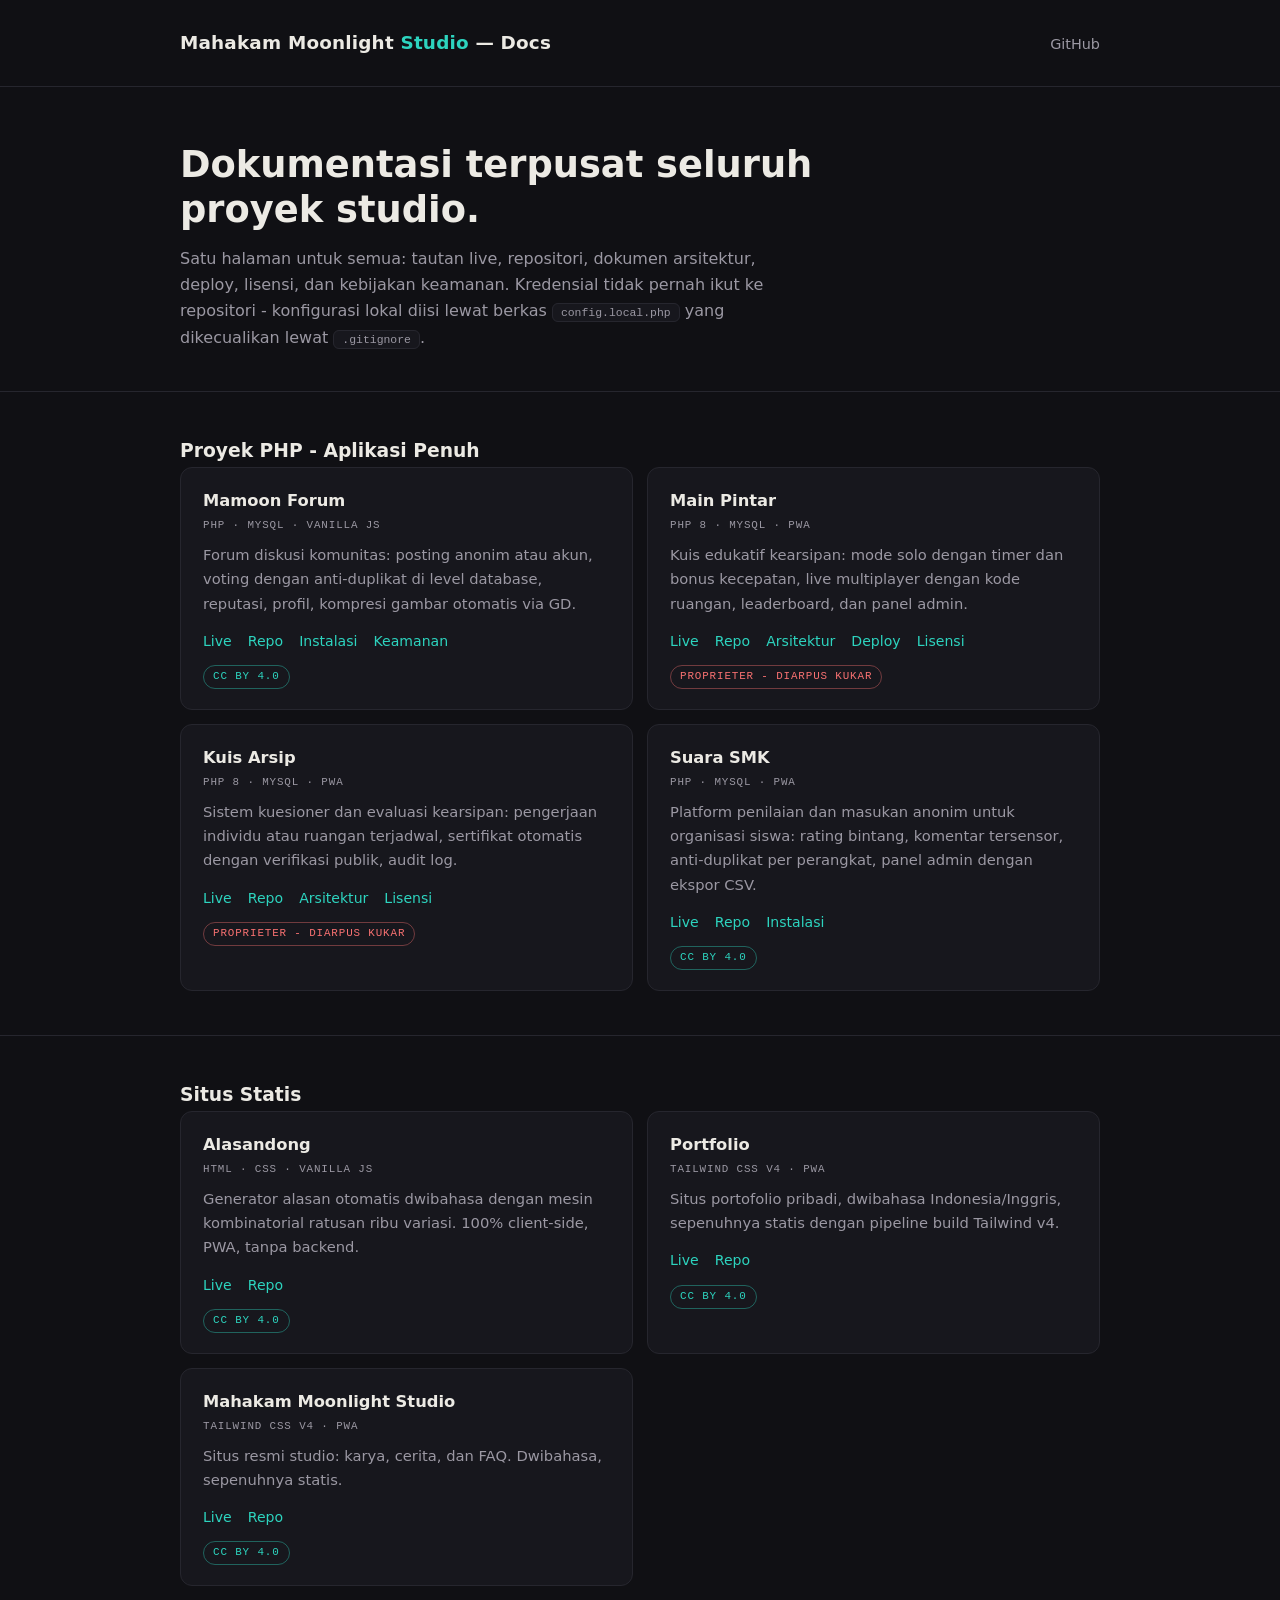
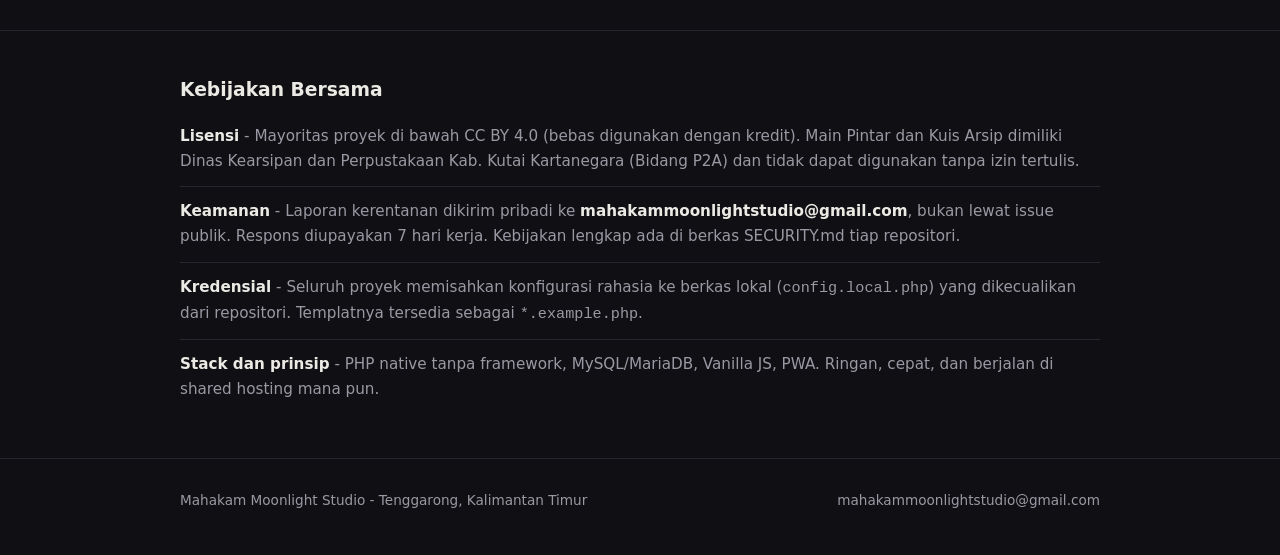
==== index.html @ 8545e0e9 "Situs dokumentasi terpusat: indeks proyek, tautan dokumen, kebijakan bersama" ====
<!DOCTYPE html>
<html lang="id">
<head>
<meta charset="UTF-8">
<meta name="viewport" content="width=device-width, initial-scale=1.0">
<title>Dokumentasi - Mahakam Moonlight Studio</title>
<meta name="description" content="Dokumentasi terpusat seluruh proyek Mahakam Moonlight Studio: panduan instalasi, arsitektur, lisensi, dan keamanan.">
<style>
  :root {
    --bg: #101014; --surface: #17171d; --line: #26262e;
    --fg: #eceae4; --dim: #9b98a3; --accent: #2dd4bf;
  }
  * { margin: 0; padding: 0; box-sizing: border-box; }
  body {
    font-family: ui-sans-serif, system-ui, -apple-system, "Segoe UI", sans-serif;
    background: var(--bg); color: var(--fg); line-height: 1.65;
  }
  .wrap { max-width: 960px; margin: 0 auto; padding: 0 20px; }
  header { border-bottom: 1px solid var(--line); padding: 28px 0; }
  header .wrap { display: flex; align-items: baseline; justify-content: space-between; flex-wrap: wrap; gap: 8px; }
  header h1 { font-size: 1.15rem; letter-spacing: .01em; }
  header h1 span { color: var(--accent); }
  header a { color: var(--dim); text-decoration: none; font-size: .9rem; }
  header a:hover { color: var(--fg); }
  .hero { padding: 56px 0 40px; border-bottom: 1px solid var(--line); }
  .hero h2 { font-size: clamp(1.6rem, 4vw, 2.3rem); line-height: 1.2; max-width: 640px; }
  .hero p { margin-top: 14px; color: var(--dim); max-width: 620px; }
  .hero code { background: var(--surface); border: 1px solid var(--line); padding: 2px 8px; border-radius: 6px; font-size: .88em; }
  section { padding: 44px 0; border-bottom: 1px solid var(--line); }
  section > h3 { font-size: .8rem; text-transform: uppercase; letter-spacing: .18em; color: var(--accent); margin-bottom: 20px; }
  .grid { display: grid; gap: 14px; }
  @media (min-width: 720px) { .grid { grid-template-columns: 1fr 1fr; } }
  article {
    background: var(--surface); border: 1px solid var(--line);
    border-radius: 12px; padding: 20px 22px;
  }
  article h4 { font-size: 1.02rem; }
  article .stack { margin-top: 2px; font-family: ui-monospace, "Cascadia Mono", monospace; font-size: .68rem; text-transform: uppercase; letter-spacing: .08em; color: var(--dim); }
  article p { margin-top: 8px; font-size: .92rem; color: var(--dim); }
  article .links { margin-top: 14px; display: flex; flex-wrap: wrap; gap: 6px 16px; font-size: .88rem; }
  article .links a { color: var(--accent); text-decoration: none; }
  article .links a:hover { text-decoration: underline; }
  article .badge { display: inline-block; margin-top: 12px; font-size: .68rem; font-family: ui-monospace, monospace; text-transform: uppercase; letter-spacing: .08em; padding: 2px 9px; border-radius: 99px; border: 1px solid var(--line); color: var(--dim); }
  article .badge.open { border-color: rgba(45, 212, 191, .4); color: var(--accent); }
  article .badge.closed { border-color: rgba(248, 113, 113, .4); color: #f87171; }
  ul.list { list-style: none; margin-top: 6px; }
  ul.list li { padding: 12px 0; border-bottom: 1px solid var(--line); font-size: .95rem; color: var(--dim); }
  ul.list li:last-child { border-bottom: 0; }
  ul.list strong { color: var(--fg); font-weight: 600; }
  footer { padding: 30px 0 46px; color: var(--dim); font-size: .85rem; }
  footer .wrap { display: flex; justify-content: space-between; flex-wrap: wrap; gap: 10px; }
  footer a { color: var(--dim); text-decoration: none; }
  footer a:hover { color: var(--fg); }
</style>
</head>
<body>

<header>
  <div class="wrap">
    <h1>Mahakam Moonlight <span>Studio</span> — Docs</h1>
    <a href="https://github.com/mahakammoonlightstudio-beep">GitHub</a>
  </div>
</header>

<div class="hero">
  <div class="wrap">
    <h2>Dokumentasi terpusat seluruh proyek studio.</h2>
    <p>Satu halaman untuk semua: tautan live, repositori, dokumen arsitektur, deploy, lisensi, dan kebijakan keamanan. Kredensial tidak pernah ikut ke repositori - konfigurasi lokal diisi lewat berkas <code>config.local.php</code> yang dikecualikan lewat <code>.gitignore</code>.</p>
  </div>
</div>

<section>
  <div class="wrap">
    <h3>Proyek PHP - Aplikasi Penuh</h3>
    <div class="grid">
      <article>
        <h4>Mamoon Forum</h4>
        <p class="stack">PHP · MySQL · Vanilla JS</p>
        <p>Forum diskusi komunitas: posting anonim atau akun, voting dengan anti-duplikat di level database, reputasi, profil, kompresi gambar otomatis via GD.</p>
        <div class="links">
          <a href="https://mamoon-forum.rf.gd/">Live</a>
          <a href="https://github.com/mahakammoonlightstudio-beep/mamoon-forum">Repo</a>
          <a href="https://github.com/mahakammoonlightstudio-beep/mamoon-forum#instalasi">Instalasi</a>
          <a href="https://github.com/mahakammoonlightstudio-beep/mamoon-forum/blob/main/SECURITY.md">Keamanan</a>
        </div>
        <span class="badge open">CC BY 4.0</span>
      </article>
      <article>
        <h4>Main Pintar</h4>
        <p class="stack">PHP 8 · MySQL · PWA</p>
        <p>Kuis edukatif kearsipan: mode solo dengan timer dan bonus kecepatan, live multiplayer dengan kode ruangan, leaderboard, dan panel admin.</p>
        <div class="links">
          <a href="https://mainpintar.rf.gd/">Live</a>
          <a href="https://github.com/mahakammoonlightstudio-beep/main-pintar-new">Repo</a>
          <a href="https://github.com/mahakammoonlightstudio-beep/main-pintar-new/blob/main/ARCHITECTURE.md">Arsitektur</a>
          <a href="https://github.com/mahakammoonlightstudio-beep/main-pintar-new/blob/main/DEPLOY.md">Deploy</a>
          <a href="https://github.com/mahakammoonlightstudio-beep/main-pintar-new/blob/main/lisensi.md">Lisensi</a>
        </div>
        <span class="badge closed">Proprieter - Diarpus Kukar</span>
      </article>
      <article>
        <h4>Kuis Arsip</h4>
        <p class="stack">PHP 8 · MySQL · PWA</p>
        <p>Sistem kuesioner dan evaluasi kearsipan: pengerjaan individu atau ruangan terjadwal, sertifikat otomatis dengan verifikasi publik, audit log.</p>
        <div class="links">
          <a href="https://kuis-arsip.rf.gd/">Live</a>
          <a href="https://github.com/mahakammoonlightstudio-beep/kuis-arsip">Repo</a>
          <a href="https://github.com/mahakammoonlightstudio-beep/kuis-arsip/blob/main/ARCHITECTURE.md">Arsitektur</a>
          <a href="https://github.com/mahakammoonlightstudio-beep/kuis-arsip/blob/main/LISENSI.md">Lisensi</a>
        </div>
        <span class="badge closed">Proprieter - Diarpus Kukar</span>
      </article>
      <article>
        <h4>Suara SMK</h4>
        <p class="stack">PHP · MySQL · PWA</p>
        <p>Platform penilaian dan masukan anonim untuk organisasi siswa: rating bintang, komentar tersensor, anti-duplikat per perangkat, panel admin dengan ekspor CSV.</p>
        <div class="links">
          <a href="https://suara-smkn1tgr.infinityfreeapp.com/">Live</a>
          <a href="https://github.com/mahakammoonlightstudio-beep/suarasmk">Repo</a>
          <a href="https://github.com/mahakammoonlightstudio-beep/suarasmk#instalasi">Instalasi</a>
        </div>
        <span class="badge open">CC BY 4.0</span>
      </article>
    </div>
  </div>
</section>

<section>
  <div class="wrap">
    <h3>Situs Statis</h3>
    <div class="grid">
      <article>
        <h4>Alasandong</h4>
        <p class="stack">HTML · CSS · Vanilla JS</p>
        <p>Generator alasan otomatis dwibahasa dengan mesin kombinatorial ratusan ribu variasi. 100% client-side, PWA, tanpa backend.</p>
        <div class="links">
          <a href="https://alasandong.my.id/">Live</a>
          <a href="https://github.com/mahakammoonlightstudio-beep/alasandong.my.id">Repo</a>
        </div>
        <span class="badge open">CC BY 4.0</span>
      </article>
      <article>
        <h4>Portfolio</h4>
        <p class="stack">Tailwind CSS v4 · PWA</p>
        <p>Situs portofolio pribadi, dwibahasa Indonesia/Inggris, sepenuhnya statis dengan pipeline build Tailwind v4.</p>
        <div class="links">
          <a href="https://fauzan-raffa.page.gd/">Live</a>
          <a href="https://github.com/mahakammoonlightstudio-beep/cv-web-saya">Repo</a>
        </div>
        <span class="badge open">CC BY 4.0</span>
      </article>
      <article>
        <h4>Mahakam Moonlight Studio</h4>
        <p class="stack">Tailwind CSS v4 · PWA</p>
        <p>Situs resmi studio: karya, cerita, dan FAQ. Dwibahasa, sepenuhnya statis.</p>
        <div class="links">
          <a href="https://mahakam-moonlight-studio.page.gd/">Live</a>
          <a href="https://github.com/mahakammoonlightstudio-beep/mms">Repo</a>
        </div>
        <span class="badge open">CC BY 4.0</span>
      </article>
    </div>
  </div>
</section>

<section>
  <div class="wrap">
    <h3>Kebijakan Bersama</h3>
    <ul class="list">
      <li><strong>Lisensi</strong> - Mayoritas proyek di bawah CC BY 4.0 (bebas digunakan dengan kredit). Main Pintar dan Kuis Arsip dimiliki Dinas Kearsipan dan Perpustakaan Kab. Kutai Kartanegara (Bidang P2A) dan tidak dapat digunakan tanpa izin tertulis.</li>
      <li><strong>Keamanan</strong> - Laporan kerentanan dikirim pribadi ke <strong>mahakammoonlightstudio@gmail.com</strong>, bukan lewat issue publik. Respons diupayakan 7 hari kerja. Kebijakan lengkap ada di berkas SECURITY.md tiap repositori.</li>
      <li><strong>Kredensial</strong> - Seluruh proyek memisahkan konfigurasi rahasia ke berkas lokal (<code>config.local.php</code>) yang dikecualikan dari repositori. Templatnya tersedia sebagai <code>*.example.php</code>.</li>
      <li><strong>Stack dan prinsip</strong> - PHP native tanpa framework, MySQL/MariaDB, Vanilla JS, PWA. Ringan, cepat, dan berjalan di shared hosting mana pun.</li>
    </ul>
  </div>
</section>

<footer>
  <div class="wrap">
    <span>Mahakam Moonlight Studio - Tenggarong, Kalimantan Timur</span>
    <a href="mailto:mahakammoonlightstudio@gmail.com">mahakammoonlightstudio@gmail.com</a>
  </div>
</footer>

</body>
</html>
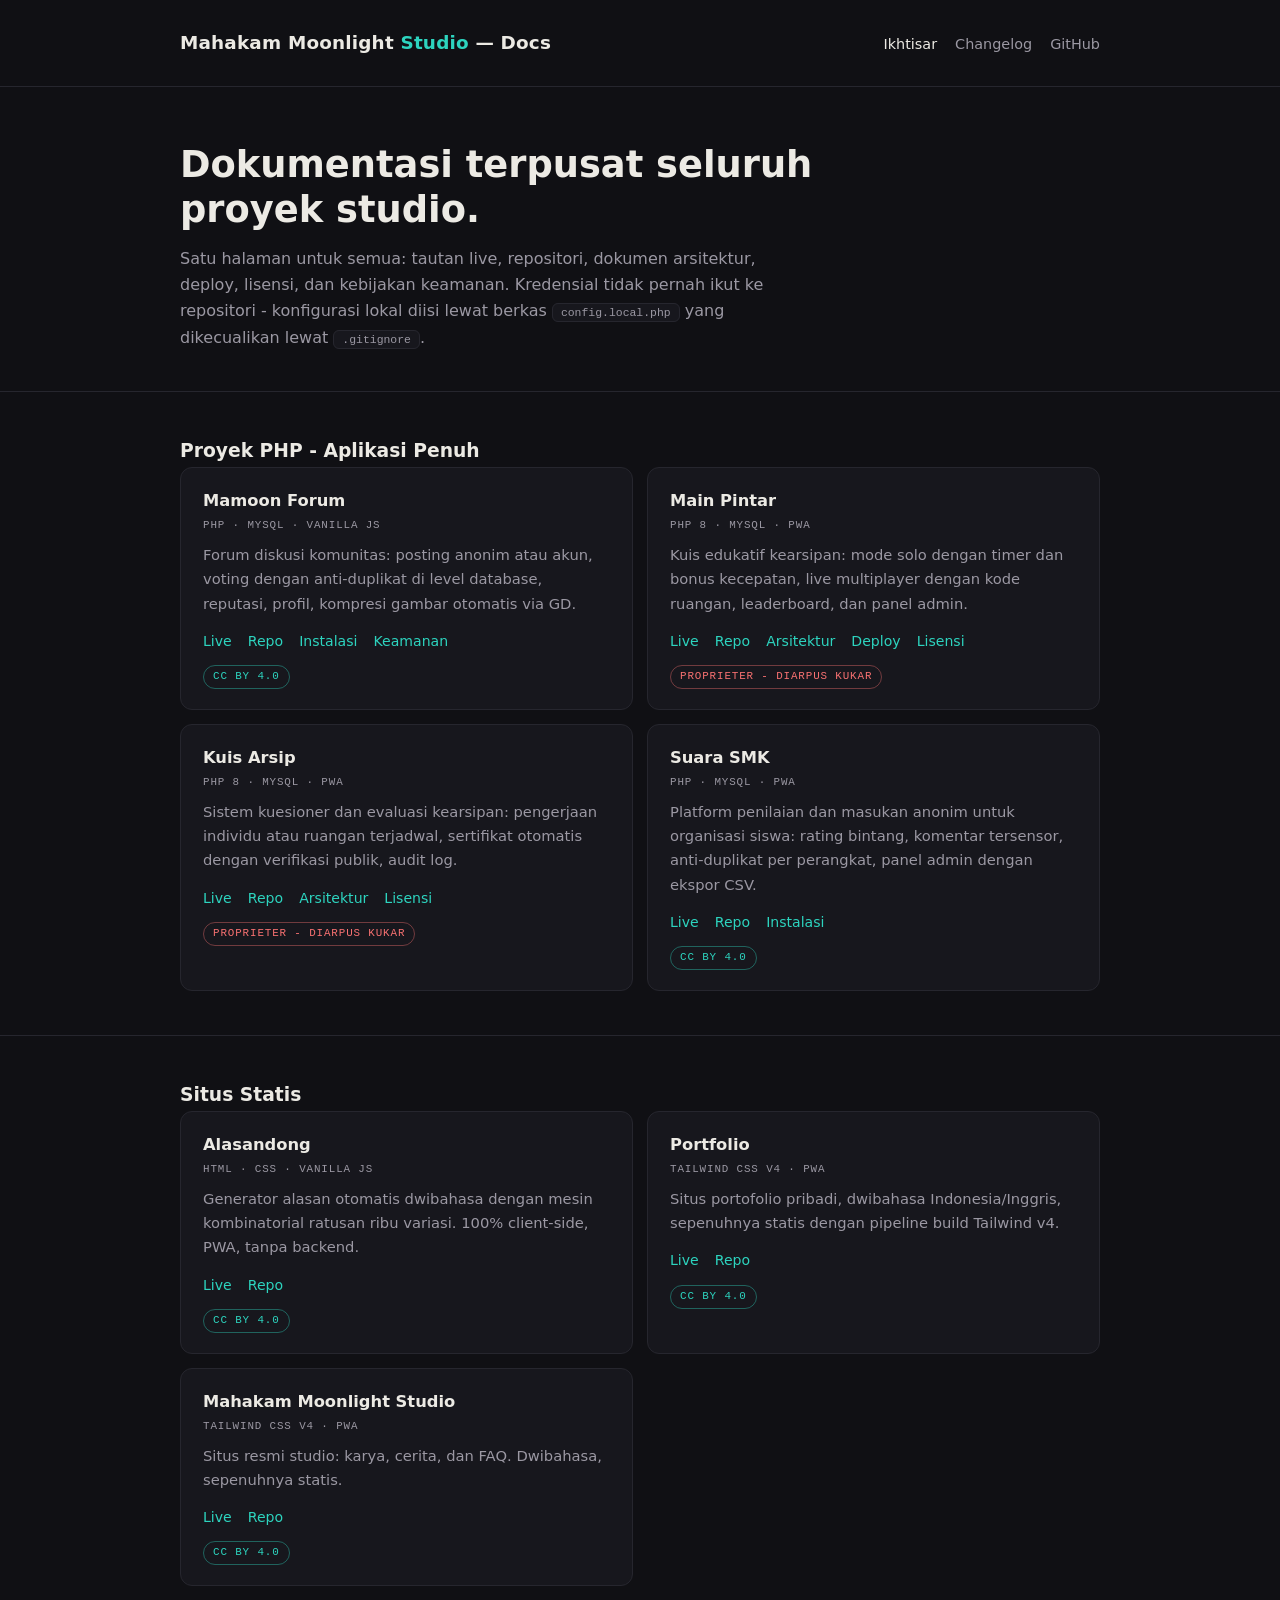
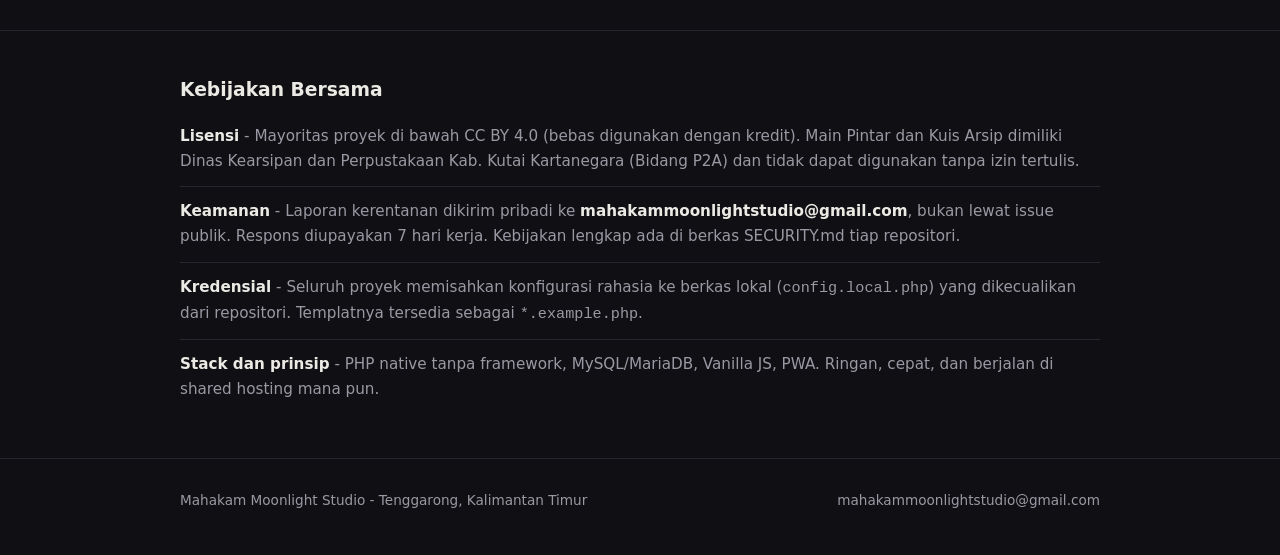
==== commit 5b5225b7: "Tambah halaman changelog: rangkuman rilis v2.0.0 dan v1.0.0 serta riwayat versi internal" ====
--- a/index.html
+++ b/index.html
@@ -58,7 +58,11 @@
 <header>
   <div class="wrap">
     <h1>Mahakam Moonlight <span>Studio</span> — Docs</h1>
-    <a href="https://github.com/mahakammoonlightstudio-beep">GitHub</a>
+    <nav style="display:flex; gap:18px">
+      <a href="index.html" aria-current="page" style="color:var(--fg)">Ikhtisar</a>
+      <a href="changelog.html">Changelog</a>
+      <a href="https://github.com/mahakammoonlightstudio-beep">GitHub</a>
+    </nav>
   </div>
 </header>
 
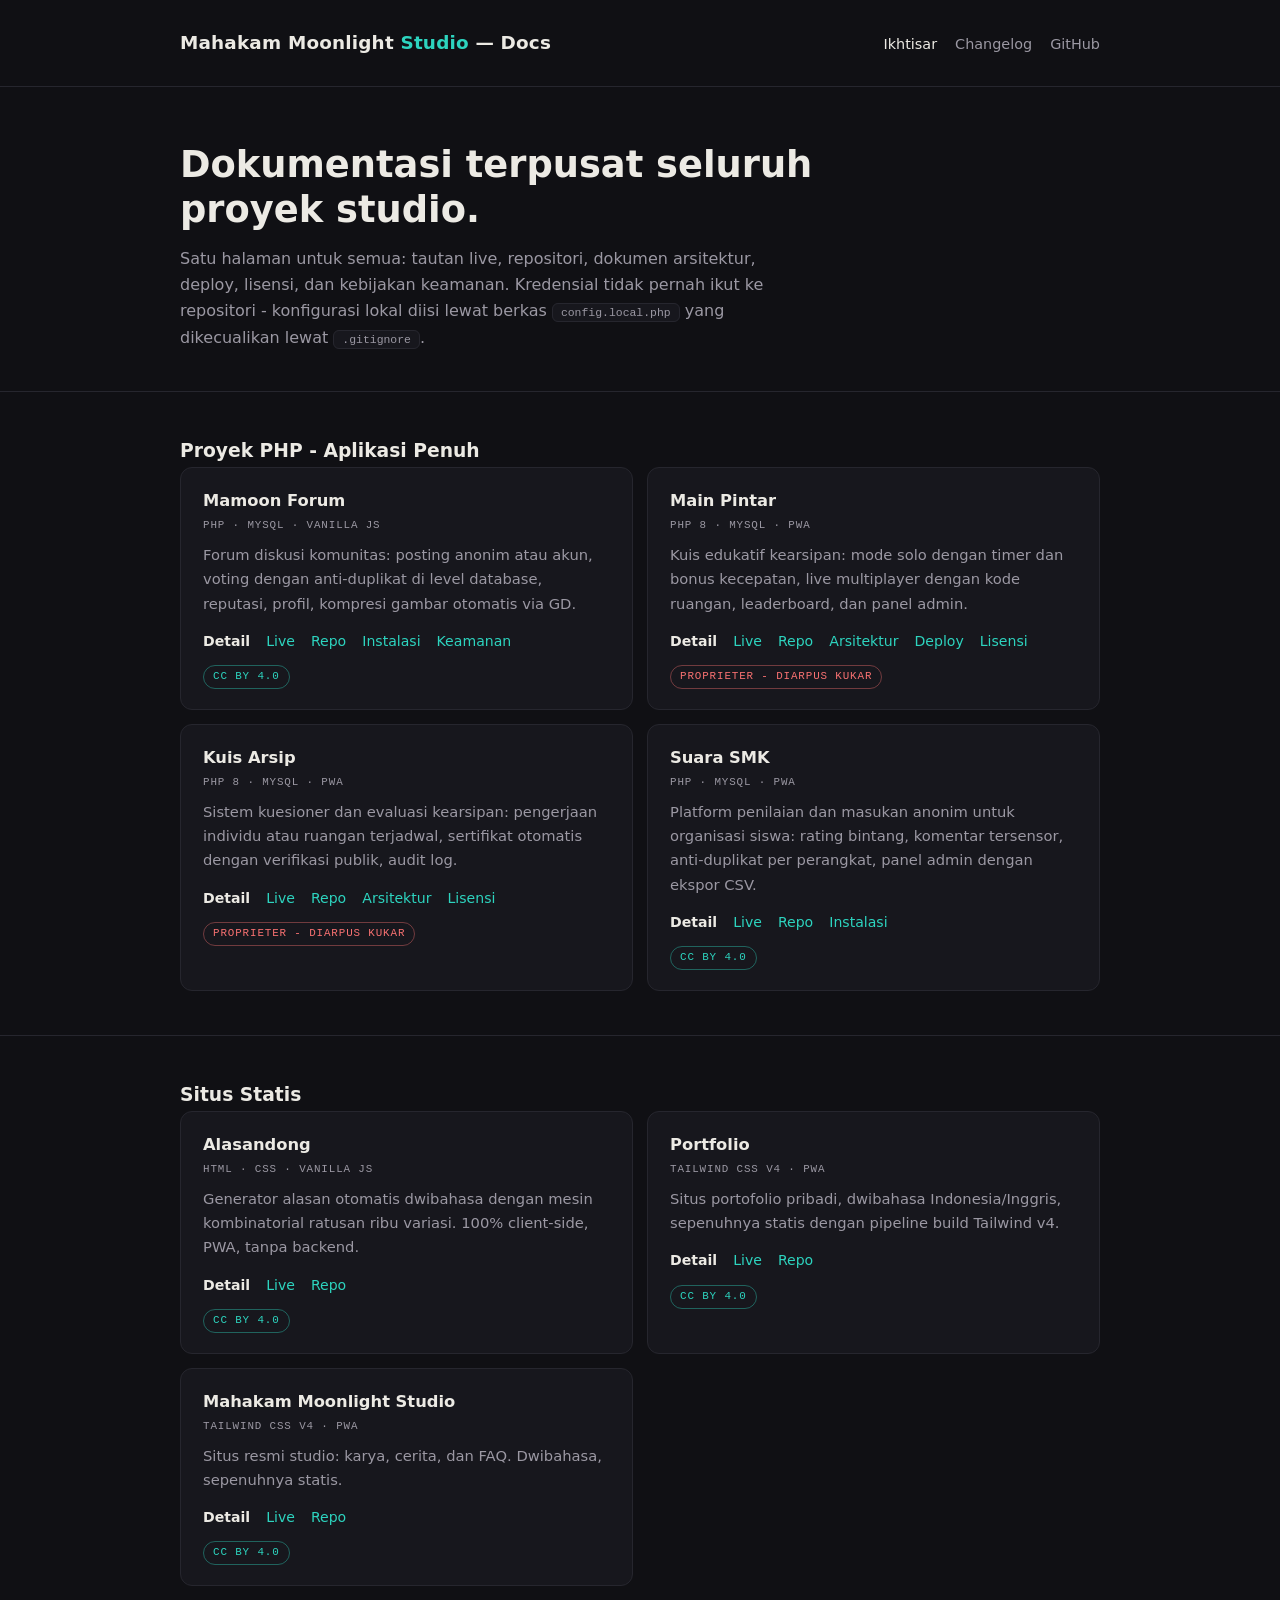
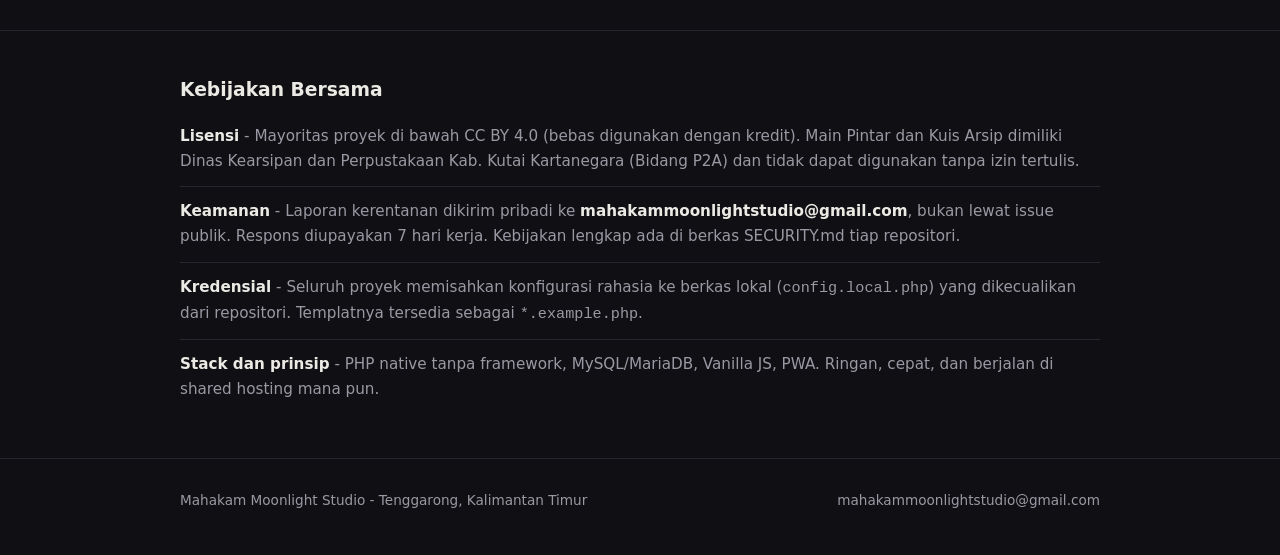
==== commit e797d3fa: "Tambah halaman detail per proyek: ringkasan, fitur, instalasi, dan tautan dokumentasi" ====
--- a/index.html
+++ b/index.html
@@ -40,6 +40,9 @@
   article .links { margin-top: 14px; display: flex; flex-wrap: wrap; gap: 6px 16px; font-size: .88rem; }
   article .links a { color: var(--accent); text-decoration: none; }
   article .links a:hover { text-decoration: underline; }
+  article .links a:first-child { color: var(--fg); font-weight: 600; }
+  article h4 a { color: inherit; text-decoration: none; }
+  article h4 a:hover { color: var(--accent); }
   article .badge { display: inline-block; margin-top: 12px; font-size: .68rem; font-family: ui-monospace, monospace; text-transform: uppercase; letter-spacing: .08em; padding: 2px 9px; border-radius: 99px; border: 1px solid var(--line); color: var(--dim); }
   article .badge.open { border-color: rgba(45, 212, 191, .4); color: var(--accent); }
   article .badge.closed { border-color: rgba(248, 113, 113, .4); color: #f87171; }
@@ -78,10 +81,11 @@
     <h3>Proyek PHP - Aplikasi Penuh</h3>
     <div class="grid">
       <article>
-        <h4>Mamoon Forum</h4>
+        <h4><a href="projects/mamoon-forum.html">Mamoon Forum</a></h4>
         <p class="stack">PHP · MySQL · Vanilla JS</p>
         <p>Forum diskusi komunitas: posting anonim atau akun, voting dengan anti-duplikat di level database, reputasi, profil, kompresi gambar otomatis via GD.</p>
         <div class="links">
+          <a href="projects/mamoon-forum.html">Detail</a>
           <a href="https://mamoon-forum.rf.gd/">Live</a>
           <a href="https://github.com/mahakammoonlightstudio-beep/mamoon-forum">Repo</a>
           <a href="https://github.com/mahakammoonlightstudio-beep/mamoon-forum#instalasi">Instalasi</a>
@@ -90,10 +94,11 @@
         <span class="badge open">CC BY 4.0</span>
       </article>
       <article>
-        <h4>Main Pintar</h4>
+        <h4><a href="projects/main-pintar.html">Main Pintar</a></h4>
         <p class="stack">PHP 8 · MySQL · PWA</p>
         <p>Kuis edukatif kearsipan: mode solo dengan timer dan bonus kecepatan, live multiplayer dengan kode ruangan, leaderboard, dan panel admin.</p>
         <div class="links">
+          <a href="projects/main-pintar.html">Detail</a>
           <a href="https://mainpintar.rf.gd/">Live</a>
           <a href="https://github.com/mahakammoonlightstudio-beep/main-pintar-new">Repo</a>
           <a href="https://github.com/mahakammoonlightstudio-beep/main-pintar-new/blob/main/ARCHITECTURE.md">Arsitektur</a>
@@ -103,10 +108,11 @@
         <span class="badge closed">Proprieter - Diarpus Kukar</span>
       </article>
       <article>
-        <h4>Kuis Arsip</h4>
+        <h4><a href="projects/kuis-arsip.html">Kuis Arsip</a></h4>
         <p class="stack">PHP 8 · MySQL · PWA</p>
         <p>Sistem kuesioner dan evaluasi kearsipan: pengerjaan individu atau ruangan terjadwal, sertifikat otomatis dengan verifikasi publik, audit log.</p>
         <div class="links">
+          <a href="projects/kuis-arsip.html">Detail</a>
           <a href="https://kuis-arsip.rf.gd/">Live</a>
           <a href="https://github.com/mahakammoonlightstudio-beep/kuis-arsip">Repo</a>
           <a href="https://github.com/mahakammoonlightstudio-beep/kuis-arsip/blob/main/ARCHITECTURE.md">Arsitektur</a>
@@ -115,10 +121,11 @@
         <span class="badge closed">Proprieter - Diarpus Kukar</span>
       </article>
       <article>
-        <h4>Suara SMK</h4>
+        <h4><a href="projects/suara-smk.html">Suara SMK</a></h4>
         <p class="stack">PHP · MySQL · PWA</p>
         <p>Platform penilaian dan masukan anonim untuk organisasi siswa: rating bintang, komentar tersensor, anti-duplikat per perangkat, panel admin dengan ekspor CSV.</p>
         <div class="links">
+          <a href="projects/suara-smk.html">Detail</a>
           <a href="https://suara-smkn1tgr.infinityfreeapp.com/">Live</a>
           <a href="https://github.com/mahakammoonlightstudio-beep/suarasmk">Repo</a>
           <a href="https://github.com/mahakammoonlightstudio-beep/suarasmk#instalasi">Instalasi</a>
@@ -134,30 +141,33 @@
     <h3>Situs Statis</h3>
     <div class="grid">
       <article>
-        <h4>Alasandong</h4>
+        <h4><a href="projects/alasandong.html">Alasandong</a></h4>
         <p class="stack">HTML · CSS · Vanilla JS</p>
         <p>Generator alasan otomatis dwibahasa dengan mesin kombinatorial ratusan ribu variasi. 100% client-side, PWA, tanpa backend.</p>
         <div class="links">
+          <a href="projects/alasandong.html">Detail</a>
           <a href="https://alasandong.my.id/">Live</a>
           <a href="https://github.com/mahakammoonlightstudio-beep/alasandong.my.id">Repo</a>
         </div>
         <span class="badge open">CC BY 4.0</span>
       </article>
       <article>
-        <h4>Portfolio</h4>
+        <h4><a href="projects/portfolio.html">Portfolio</a></h4>
         <p class="stack">Tailwind CSS v4 · PWA</p>
         <p>Situs portofolio pribadi, dwibahasa Indonesia/Inggris, sepenuhnya statis dengan pipeline build Tailwind v4.</p>
         <div class="links">
+          <a href="projects/portfolio.html">Detail</a>
           <a href="https://fauzan-raffa.page.gd/">Live</a>
           <a href="https://github.com/mahakammoonlightstudio-beep/cv-web-saya">Repo</a>
         </div>
         <span class="badge open">CC BY 4.0</span>
       </article>
       <article>
-        <h4>Mahakam Moonlight Studio</h4>
+        <h4><a href="projects/studio.html">Mahakam Moonlight Studio</a></h4>
         <p class="stack">Tailwind CSS v4 · PWA</p>
         <p>Situs resmi studio: karya, cerita, dan FAQ. Dwibahasa, sepenuhnya statis.</p>
         <div class="links">
+          <a href="projects/studio.html">Detail</a>
           <a href="https://mahakam-moonlight-studio.page.gd/">Live</a>
           <a href="https://github.com/mahakammoonlightstudio-beep/mms">Repo</a>
         </div>
